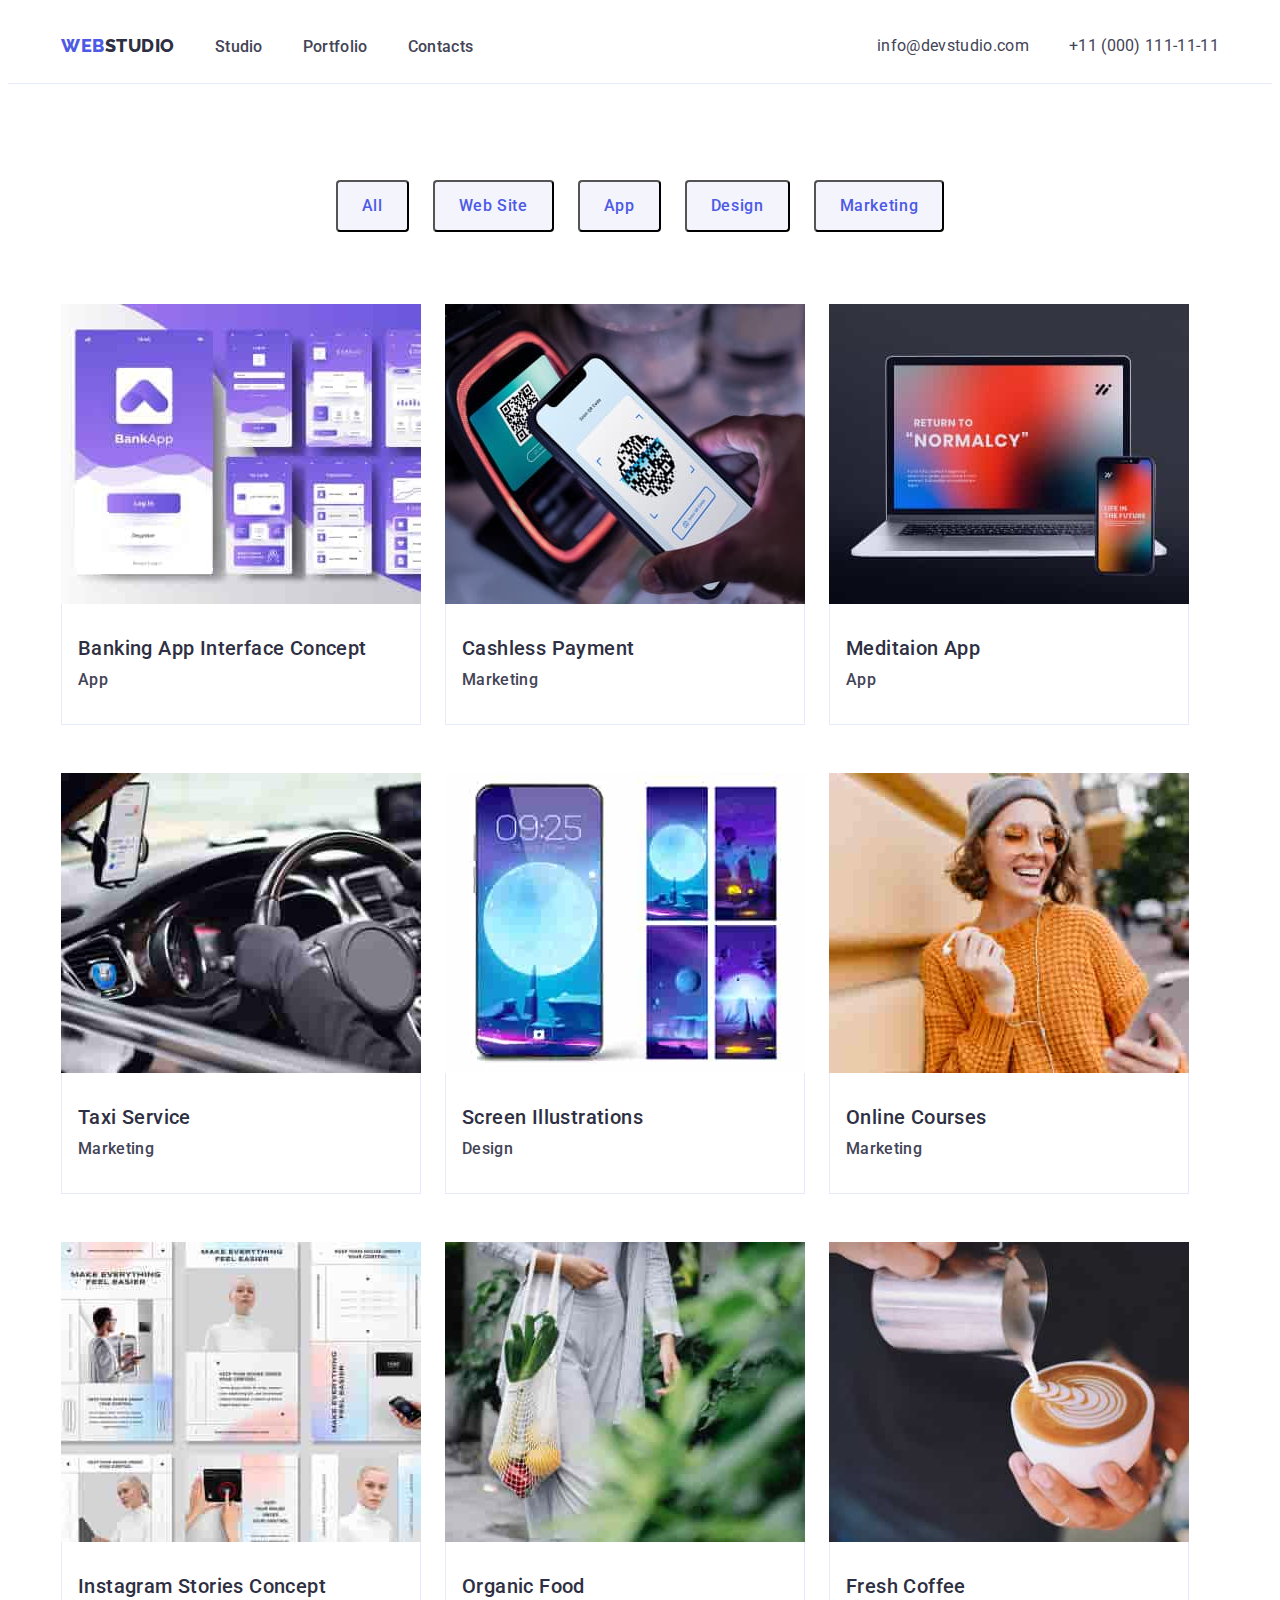
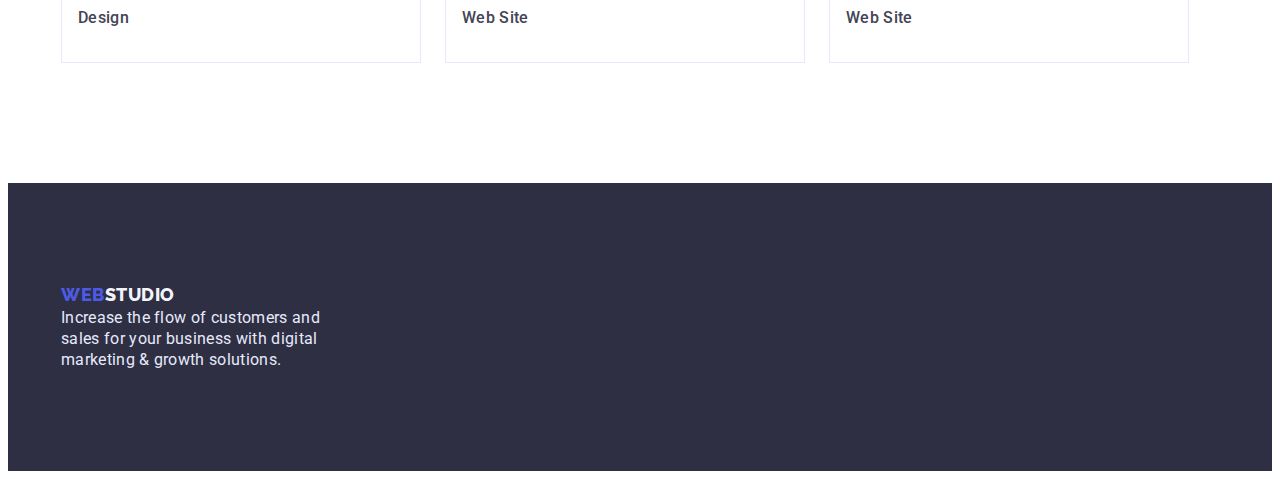
==== portfolio.html @ 417d1626 "Initial commit" ====
<!DOCTYPE html>
<html lang="en">
  <head>
    <meta charset="UTF-8" />
    <meta http-equiv="X-UA-Compatible" content="IE=edge" />
    <meta name="viewport" content="width=device-width, initial-scale=1.0" />
    <title>Portfolio</title>
    <link
      rel="stylesheet"
      href="https://cdnjs.cloudflare.com/ajax/libs/modern-normalize/1.1.0/modern-normalize.min.css"
      integrity="sha512-wpPYUAdjBVSE4KJnH1VR1HeZfpl1ub8YT/NKx4PuQ5NmX2tKuGu6U/JRp5y+Y8XG2tV+wKQpNHVUX03MfMFn9Q=="
      crossorigin="anonymous"
      referrerpolicy="no-referrer"
    />
    <link rel="stylesheet" href="./css/styles.css" />
    <link rel="preconnect" href="https://fonts.googleapis.com" />
    <link rel="preconnect" href="https://fonts.gstatic.com" crossorigin />
    <link
      href="https://fonts.googleapis.com/css2?family=Roboto:wght@400;500;700;900&display=swap"
      rel="stylesheet"
    />
    <link rel="preconnect" href="https://fonts.googleapis.com" />
    <link rel="preconnect" href="https://fonts.gstatic.com" crossorigin />
    <link
      href="https://fonts.googleapis.com/css2?family=Raleway:wght@800&family=Roboto:wght@400;500;700;900&display=swap"
      rel="stylesheet"
    />
  </head>
  <body>
    <header>
      <div class="conteanir">
        <nav class="site-nav">
          <a href="./index.html" class="logo primary link">
            <span class="logo-style">WEB</span>STUDIO</a
          >
          <ul class="site-nav-link list-markers">
            <li><a href="index.html" class="list-text">Studio</a></li>
            <li><a href="portfolio.html" class="list-text">Portfolio</a></li>
            <li><a href="index.html" class="list-text">Contacts</a></li>
          </ul>
        </nav>
        <address class="address">
          <ul class="auth-nav-link list-markers">
            <li>
              <a href="mailto:info@devstudio.com" class="text-link"
                >info@devstudio.com</a
              >
            </li>
            <li>
              <a href="tel:+110001111111" class="text-link"
                >+11 (000) 111-11-11</a
              >
            </li>
          </ul>
        </address>
      </div>
    </header>
    <main>
      <section class="section-portfolio">
        <div class="conteanir">
          <h1 class="visually-hidden">Hidden text</h1>
          <ul class="list-markers button-filter">
            <li><button type="button" class="button-text">All</button></li>
            <li>
              <button type="button" class="button-text">Web Site</button>
            </li>
            <li><button type="button" class="button-text">App</button></li>
            <li><button type="button" class="button-text">Design</button></li>
            <li>
              <button type="button" class="button-text">Marketing</button>
            </li>
          </ul>
          <ul class="section-img list-markers">
            <li>
              <a class="card-link" href="#">
                <img
                  src="./images/img-1p.jpg"
                  alt="Project-Card-1"
                  width="360"
                />
                <div class="text">
                  <h3 class="list-title">Banking App Interface Concept</h3>
                  <p class="list-text">App</p>
                </div>
              </a>
            </li>
            <li>
              <a class="card-link" href="#">
                <img
                  src="./images/img-2p.jpg"
                  alt="Project-Card-2"
                  width="360"
                />
                <div class="text">
                  <h3 class="list-title">Cashless Payment</h3>
                  <p class="list-text">Marketing</p>
                </div>
              </a>
            </li>
            <li>
              <a class="card-link" href="#"
                ><img
                  src="./images/img-3p.jpg"
                  alt="Project-Card-3"
                  width="360"
                />
                <div class="text">
                  <h3 class="list-title">Meditaion App</h3>
                  <p class="list-text">App</p>
                </div></a
              >
            </li>
            <li>
              <a class="card-link" href="#"
                ><img
                  src="./images/img-5p.jpg"
                  alt="Project-Card-1"
                  width="360"
                />
                <div class="text">
                  <h3 class="list-title">Taxi Service</h3>
                  <p class="list-text">Marketing</p>
                </div></a
              >
            </li>
            <li>
              <a class="card-link" href="#"
                ><img
                  src="./images/img-6p.jpg"
                  alt="Project-Card-2"
                  width="360"
                />
                <div class="text">
                  <h3 class="list-title">Screen Illustrations</h3>
                  <p class="list-text">Design</p>
                </div></a
              >
            </li>
            <li>
              <a class="card-link" href="#"
                ><img
                  src="./images/img-7p.jpg"
                  alt="Project-Card-3"
                  width="360"
                />
                <div class="text">
                  <h3 class="list-title">Online Courses</h3>
                  <p class="list-text">Marketing</p>
                </div></a
              >
            </li>
            <li>
              <a class="card-link" href="#"
                ><img
                  src="./images/img-8p.jpg"
                  alt="Project-Card-1"
                  width="360"
                />
                <div class="text">
                  <h3 class="list-title">Instagram Stories Concept</h3>
                  <p class="list-text">Design</p>
                </div></a
              >
            </li>
            <li>
              <a class="card-link" href="#"
                ><img
                  src="./images/img-9p.jpg"
                  alt="Project-Card-2"
                  width="360"
                />
                <div class="text">
                  <h3 class="list-title">Organic Food</h3>
                  <p class="list-text">Web Site</p>
                </div></a
              >
            </li>
            <li>
              <a class="card-link" href="#"
                ><img
                  src="./images/img-10p.jpg"
                  alt="Project-Card-3"
                  width="360"
                />
                <div class="text">
                  <h3 class="list-title">Fresh Coffee</h3>
                  <p class="list-text">Web Site</p>
                </div></a
              >
            </li>
          </ul>
        </div>
      </section>
    </main>
    <footer class="footer">
      <div class="conteanir">
        <a href="./index.html" class="logo secondary link">
          <span class="logo-primary-link">WEB</span>STUDIO</a
        >
        <p class="text-footer">
          Increase the flow of customers and sales for your business with
          digital marketing & growth solutions.
        </p>
      </div>
    </footer>
  </body>
</html>
---- css/styles.css ----
:root {
  --iris: #4d5ae5;
  --navyblue: #2e2f42;
  --cloud: #f4f4fd;
  --Silver: #c0c0c0;
  --slate: #434455;
  --cornflower: #e7e9fc;
  --white: #ffffff;
}
h1,
h2,
h3,
h4,
h5,
h6,
p {
  margin: 0;
}
ul {
  margin: 0;
  padding: 0;
}
.primary {
  color: var(--navyblue);
}
.secondary {
  color: var(--cloud);
}
.site-nav-link :hover,
.site-nav-link :focus {
  color: var(--iris);
}
cursor {
  pointer-events: painted;
}
.auth-nav-link :hover,
.auth-nav-link :focus {
  color: var(--iris);
}
.button-text:hover,
.button-text:focus {
  color: var(--white);
  background: #404bbf;
  border-color: #404bbf;
}
.button-one:hover,
.button-one:focus {
  background: #404bbf;
}
.section-one {
  background: var(--navyblue);
  padding-top: 188px;
  padding-bottom: 188px;
}
.address {
  margin-left: auto;
}
.section-two {
  padding-top: 120px;
  padding-bottom: 120px;
}
.section-three {
  padding-bottom: 120px;
}
.section-four {
  background: var(--cloud);
  padding-top: 120px;
  padding-bottom: 120px;
}
.section-img {
  display: flex;
  column-gap: 24px;
  flex-wrap: wrap;
  margin-top: 72px;
  row-gap: 48px;
}
.section-portfolio {
  padding-top: 96px;
  padding-bottom: 120px;
}
.text {
  background: #ffffff;
  border: 1px solid #e7e9fc;
  padding-top: 32px;
  padding-bottom: 32px;
  border-top: none;
  padding-left: 16px;
}
.list-professions {
  display: flex;
  gap: 24px;
}
.professions {
  box-shadow: 0px 1px 6px rgba(46, 47, 66, 0.08),
    0px 1px 1px rgba(46, 47, 66, 0.16), 0px 2px 1px rgba(46, 47, 66, 0.08);
  border-radius: 0px 0px 4px 4px;
}
.list-markers {
  list-style-type: none;
}
.footer {
  background: var(--navyblue);
  padding-top: 100px;
  padding-bottom: 100px;
}
.logo-primary-link {
  color: var(--cloud);
}
.logo-secondary-link {
  color: var(--iris);
}
body {
  font-family: "Roboto", sans-serif;
  color: var(--Silver);
  background: var(--white);
}
img {
  display: block;
}
header {
  border-bottom: 1px solid #e7e9fc;
}
.conteanir {
  width: 1158px;
  padding: 0 15px;
  margin: 0 auto;
}
header .conteanir {
  display: flex;
  align-items: center;
}
.site-nav {
  display: flex;
  gap: 40px;
  margin: 24px 0;
  background: var(--white);
}
.logo-style {
  font-family: "Raleway";
  font-style: normal;
  font-weight: 800;
  font-size: 18px;
  line-height: 1.33;
  align-items: center;
  letter-spacing: 0.03em;
  text-transform: uppercase;
  color: var(--iris);
  flex: none;
  order: 0;
  flex-grow: 0;
}
.logo {
  font-family: "Raleway";
  font-style: normal;
  font-weight: 800;
  font-size: 18px;
  line-height: 1.33;
  display: flex;
  align-items: center;
  letter-spacing: 0.03em;
  text-transform: uppercase;
  text-decoration: none;
}
.site-nav-link {
  font-family: "Roboto";
  font-style: normal;
  width: 261px;
  font-weight: 500;
  font-size: 20px;
  line-height: 1.33;
  display: flex;
  text-align: center;
  gap: 40px;
}
.auth-nav-link {
  font-family: "Roboto";
  font-style: normal;
  font-weight: 500;
  font-size: 16px;
  line-height: 1.33;
  display: flex;
  gap: 40px;
}
.text-link {
  font-family: inherit;
  font-style: normal;
  font-weight: 400;
  font-size: 16px;
  line-height: 1.33;
  letter-spacing: 0.02em;
  color: var(--slate);
  text-decoration: none;
}
.list-title-one {
  font-weight: 700;
  font-size: 56px;
  line-height: 1.07;
  letter-spacing: 0.02em;
  color: var(--white);
  text-align: center;
  width: 496px;
  margin: 0px auto;
  margin-bottom: 48px;
}
.title-What {
  font-weight: 700;
  font-size: 36px;
  line-height: 1.1;
  letter-spacing: 0.02em;
  text-transform: capitalize;
  color: var(--navyblue);
  text-align: center;
  margin-bottom: 72px;
}
.photo-one {
  flex-grow: 0;
  display: flex;
  gap: 24px;
  margin-top: 72px;
}
.title-Our {
  font-weight: 700;
  font-size: 36px;
  line-height: 1.1;
  letter-spacing: 0.02em;
  color: var(--navyblue);
  text-align: center;
}
.list-title-our-team {
  font-weight: 500;
  font-size: 20px;
  line-height: 1.33;
  letter-spacing: 0.02em;
  text-align: center;
  color: var(--navyblue);
  background: var(--white);
  padding-top: 32px;
}
.list-text-our-team {
  font-weight: 400;
  font-size: 16px;
  line-height: 1.33;
  color: var(--slate);
  display: flex;
  justify-content: center;
  background: var(--white);
  padding: 0px 0px 32px;
}
.button-filter {
  align-items: flex-start;
  justify-content: center;
  display: flex;
  flex-direction: row;
  justify-content: center;
  align-items: center;
  border-radius: 4px;
  flex: none;
  order: 1;
  flex-grow: 0;
  gap: 24px;
  margin-bottom: 72px;
}
.button-text {
  font-family: "Roboto";
  font-style: normal;
  font-weight: 500;
  font-size: 16px;
  line-height: 1.5;
  display: flex;
  align-items: center;
  text-align: center;
  letter-spacing: 0.04em;
  padding: 12px 24px;
  color: #4d5ae5;
  background: #f4f4fd;
  cursor: pointer;
  border-radius: 4px;
}
.button-one {
  font-family: "Roboto";
  font-weight: 500;
  font-size: 16px;
  line-height: 1.33;
  padding: 16px 32px;
  color: var(--white);
  background: var(--iris);
  margin: 0 auto;
  display: block;
  border-radius: 4px;
  border: none;
}
.visually-hidden {
  position: absolute;
  width: 1px;
  height: 1px;
  margin: -1px;
  border: 0;
  white-space: nowrap;
  clip-path: inset(100%);
  clip: rect(0 0 0 0);
  overflow: hidden;
}
.list-title-studio {
  font-weight: 500;
  font-size: 20px;
  line-height: 1.33;
  color: var(--navyblue);
  letter-spacing: 0.02em;
}
.list-text-studio {
  font-weight: 400;
  font-size: 16px;
  line-height: 1.33;
  letter-spacing: 0.02em;
  color: var(--slate);
}
.list-title {
  font-family: "Roboto";
  font-style: normal;
  font-weight: 500;
  font-size: 20px;
  line-height: 24px;
  letter-spacing: 0.02em;
  color: #2e2f42;
  flex: none;
  order: 0;
  flex-grow: 0;
  margin-bottom: 8px;
}
.list-text {
  font-family: "Roboto";
  font-style: normal;
  font-weight: 500;
  font-size: 16px;
  line-height: 24px;
  letter-spacing: 0.02em;
  color: #434455;
  flex: none;
  order: 1;
  flex-grow: 0;
  text-decoration: none;
}
.card-link {
  text-decoration: none;
  display: block;
}
.text-footer {
  line-height: 1.33;
  letter-spacing: 0.02em;
  color: var(--cornflower);
  width: 264px;
}
.logo-footer {
  font-family: inherit;
  font-style: normal;
  font-weight: 800;
  font-size: 18px;
  line-height: 1.33;
  letter-spacing: 0.03em;
  color: var(--cloud);
  flex-direction: row;
  text-decoration: none;
}
.logo-primary-link {
  font-family: "Raleway", sans-serif;
  font-style: normal;
  font-weight: 800;
  font-size: 18px;
  line-height: 21px;
  letter-spacing: 0.03em;
  text-transform: uppercase;
  color: var(--iris);
}
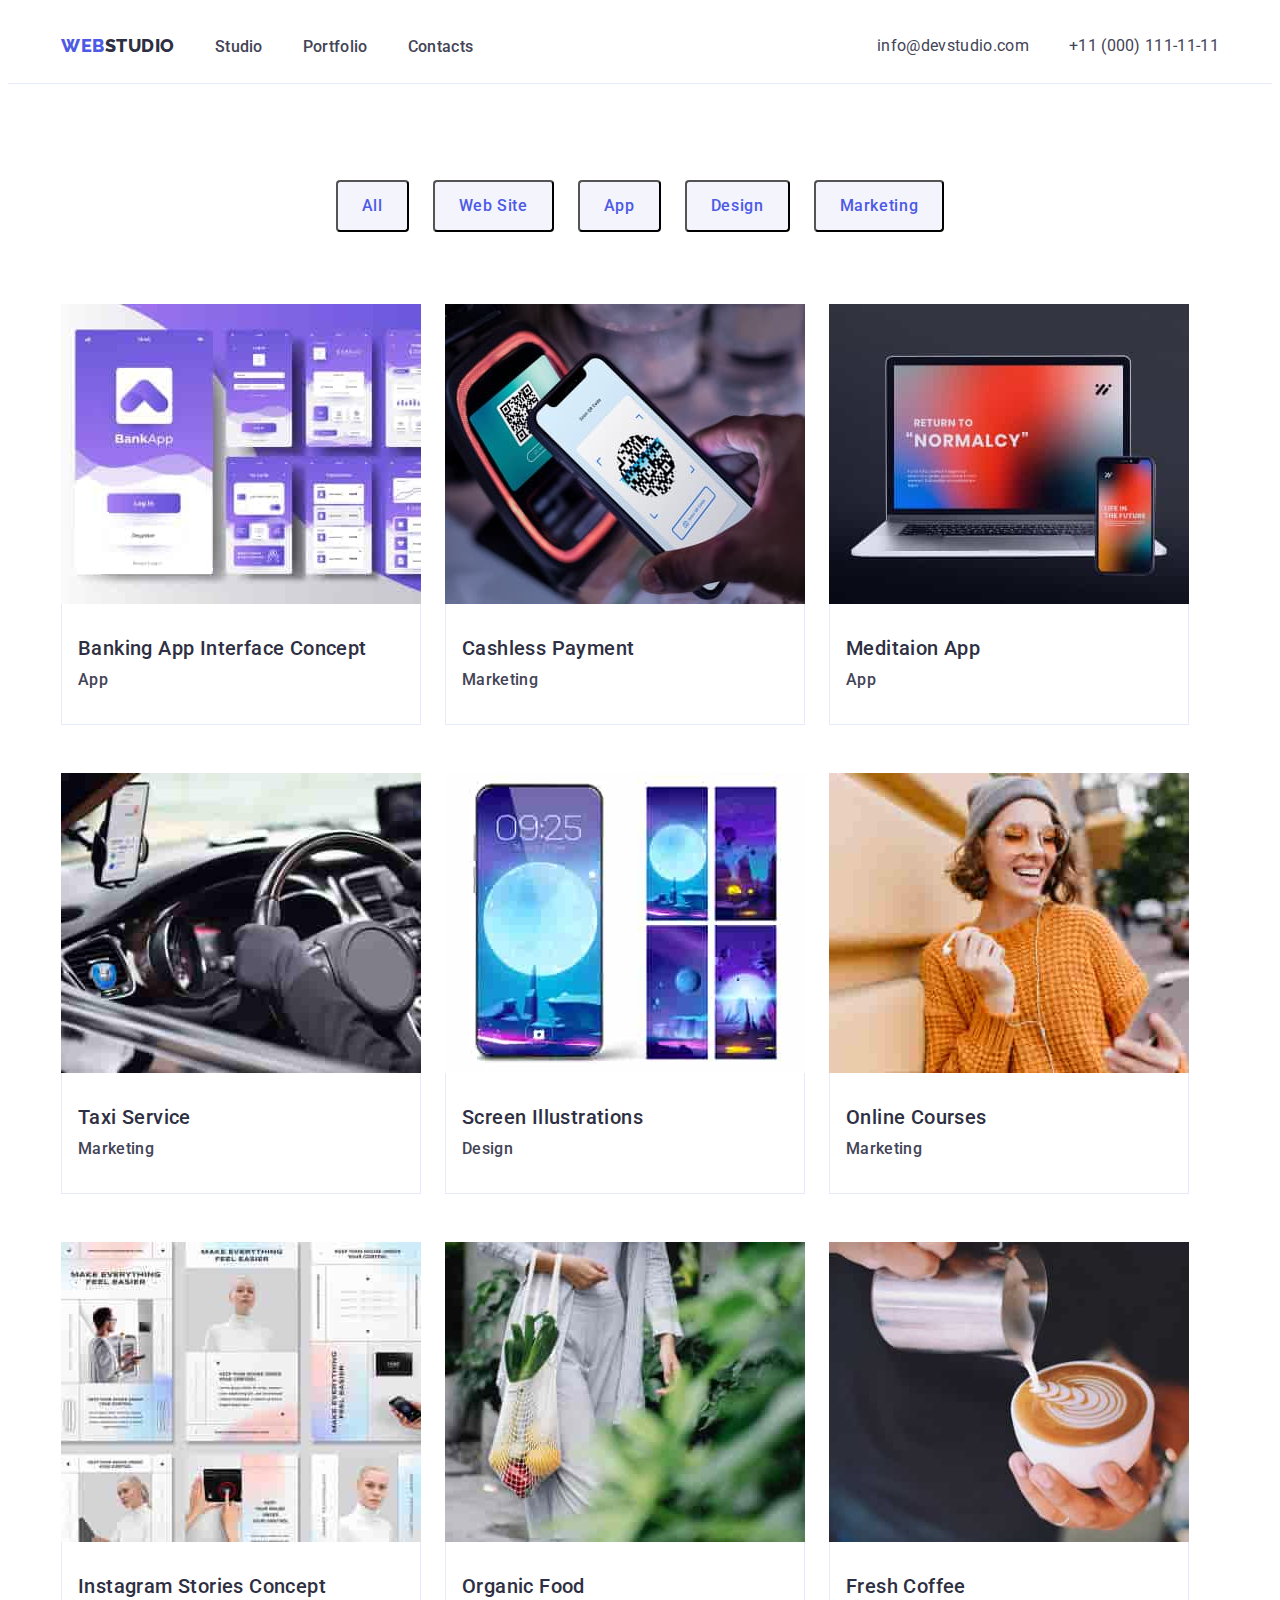
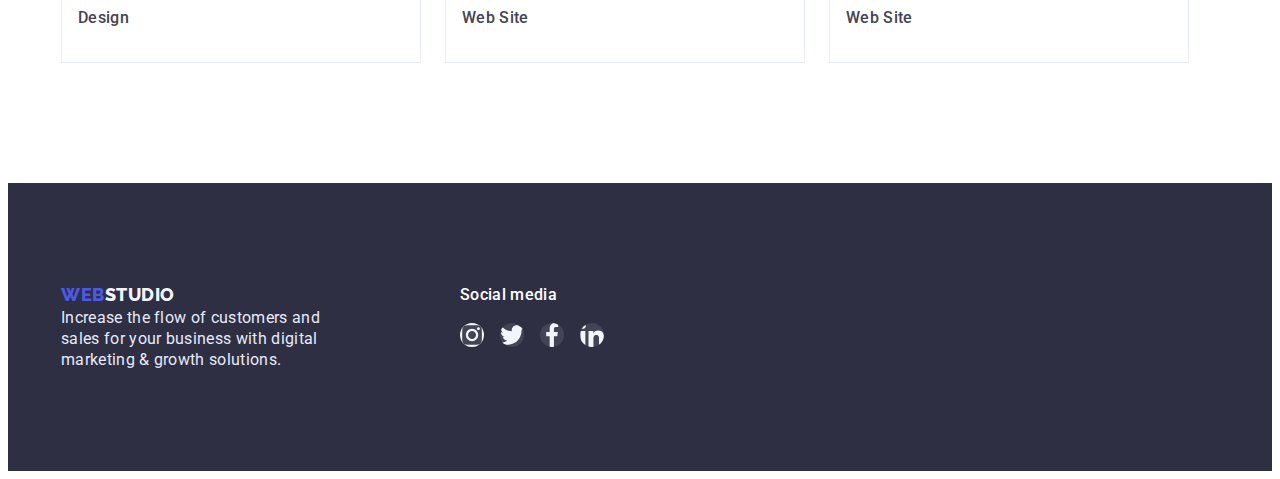
==== commit f0d19439: "Lesson4-1" ====
--- a/portfolio.html
+++ b/portfolio.html
@@ -193,14 +193,58 @@
       </section>
     </main>
     <footer class="footer">
-      <div class="conteanir">
-        <a href="./index.html" class="logo secondary link">
-          <span class="logo-primary-link">WEB</span>STUDIO</a
-        >
-        <p class="text-footer">
-          Increase the flow of customers and sales for your business with
-          digital marketing & growth solutions.
-        </p>
+      <div class="footer-conteanir">
+        <div>
+          <a href="./index.html" class="logo secondary link">
+            <span class="logo-primary-link">WEB</span>STUDIO</a
+          >
+          <p class="text-footer">
+            Increase the flow of customers and sales for your business with
+            digital marketing & growth solutions.
+          </p>
+        </div>
+        <div class="footer-social conteanir">
+          <h3 class="social-media">Social media</h3>
+          <ul class="social-link-footer list-markers">
+            <li class="social-box-footer">
+              <a href="">
+                <svg class="social-icon-footer">
+                  <use
+                    class="social-link-footer-one"
+                    href="./css/icons.svg/symbol-defs4.svg#icon-instagram-a"
+                  ></use>
+                </svg>
+              </a>
+            </li>
+            <li>
+              <a href="" class="social-link-footer">
+                <svg class="social-icon-footer">
+                  <use
+                    href="./css/icons.svg/symbol-defs4.svg#icon-twitter-b"
+                  ></use>
+                </svg>
+              </a>
+            </li>
+            <li>
+              <a href="" class="social-link-footer">
+                <svg class="social-icon-footer">
+                  <use
+                    href="./css/icons.svg/symbol-defs4.svg#icon-facebook-v"
+                  ></use>
+                </svg>
+              </a>
+            </li>
+            <li>
+              <a href="" class="social-link-footer">
+                <svg class="social-icon-footer">
+                  <use
+                    href="./css/icons.svg/symbol-defs4.svg#icon-linkedin-g"
+                  ></use>
+                </svg>
+              </a>
+            </li>
+          </ul>
+        </div>
       </div>
     </footer>
   </body>
--- a/css/styles.css
+++ b/css/styles.css
@@ -51,6 +51,11 @@
   background: var(--navyblue);
   padding-top: 188px;
   padding-bottom: 188px;
+  background-image: linear-gradient(
+      rgba(46, 47, 66, 0.7),
+      rgba(46, 47, 66, 0.7)
+    ),
+    url(../images/people-office\ 1.jpg);
 }
 .address {
   margin-left: auto;
@@ -66,6 +71,73 @@
   background: var(--cloud);
   padding-top: 120px;
   padding-bottom: 120px;
+}
+.section-five {
+  padding-top: 130px;
+  padding-bottom: 120px;
+}
+.social-item {
+  width: 168px;
+  height: 88px;
+  border: 1px solid #8e8f99;
+  border-radius: 4px;
+}
+/* .social-link{
+
+} */
+.social-box {
+  display: flex;
+  justify-content: center;
+  align-items: center;
+  gap: 24px;
+}
+.social-icon {
+  width: 168px;
+  height: 88px;
+}
+.customers {
+  font-family: "Roboto";
+  font-style: normal;
+  font-weight: 700;
+  font-size: 36px;
+  line-height: 1.1px;
+  text-align: center;
+  letter-spacing: 0.02em;
+  text-transform: capitalize;
+  margin-bottom: 72px;
+  color: #2e2f42;
+}
+.professions-social-list {
+  display: flex;
+  align-items: center;
+  gap: 24px;
+  justify-content: center;
+  padding-top: 8px;
+  padding-bottom: 32px;
+  background-color: var(--white);
+}
+.professional-social-link {
+  display: flex;
+  align-items: center;
+  justify-content: center;
+  width: 40px;
+  height: 40px;
+  border-radius: 50%;
+
+  background-color: var(--iris);
+}
+.rectangle-one {
+  display: flex;
+  align-items: center;
+  justify-content: center;
+  width: 264px;
+  height: 112px;
+  background: #f4f4fd;
+  border-radius: 4px;
+}
+.social-icon-antenna {
+  width: 64px;
+  height: 64px;
 }
 .section-img {
   display: flex;
@@ -244,7 +316,7 @@
   display: flex;
   justify-content: center;
   background: var(--white);
-  padding: 0px 0px 32px;
+  padding: 8px;
 }
 .button-filter {
   align-items: flex-start;
@@ -371,3 +443,39 @@
   text-transform: uppercase;
   color: var(--iris);
 }
+.footer-conteanir {
+  display: flex;
+  width: 1158px;
+  padding: 0 15px;
+  margin: 0 auto;
+  color: var(--white);
+  gap: 120px;
+}
+.social-link-footer {
+  display: flex;
+  flex-direction: row;
+  align-items: flex-start;
+  padding: 0px;
+  gap: 16px;
+  
+}
+.social-icon-footer {
+  width: 24px;
+  height: 24px;
+  border-radius: 50%;
+  background: rgba(255, 255, 255, 0.1);
+  margin-top: 16px;
+}
+.social-media {
+  font-family: "Roboto";
+  font-style: normal;
+  font-weight: 500;
+  font-size: 16px;
+  line-height: 24px;
+  letter-spacing: 0.02em;
+  color: #ffffff;
+}
+.social-icon-one{
+  width: 100px;
+  height: 100px;
+}
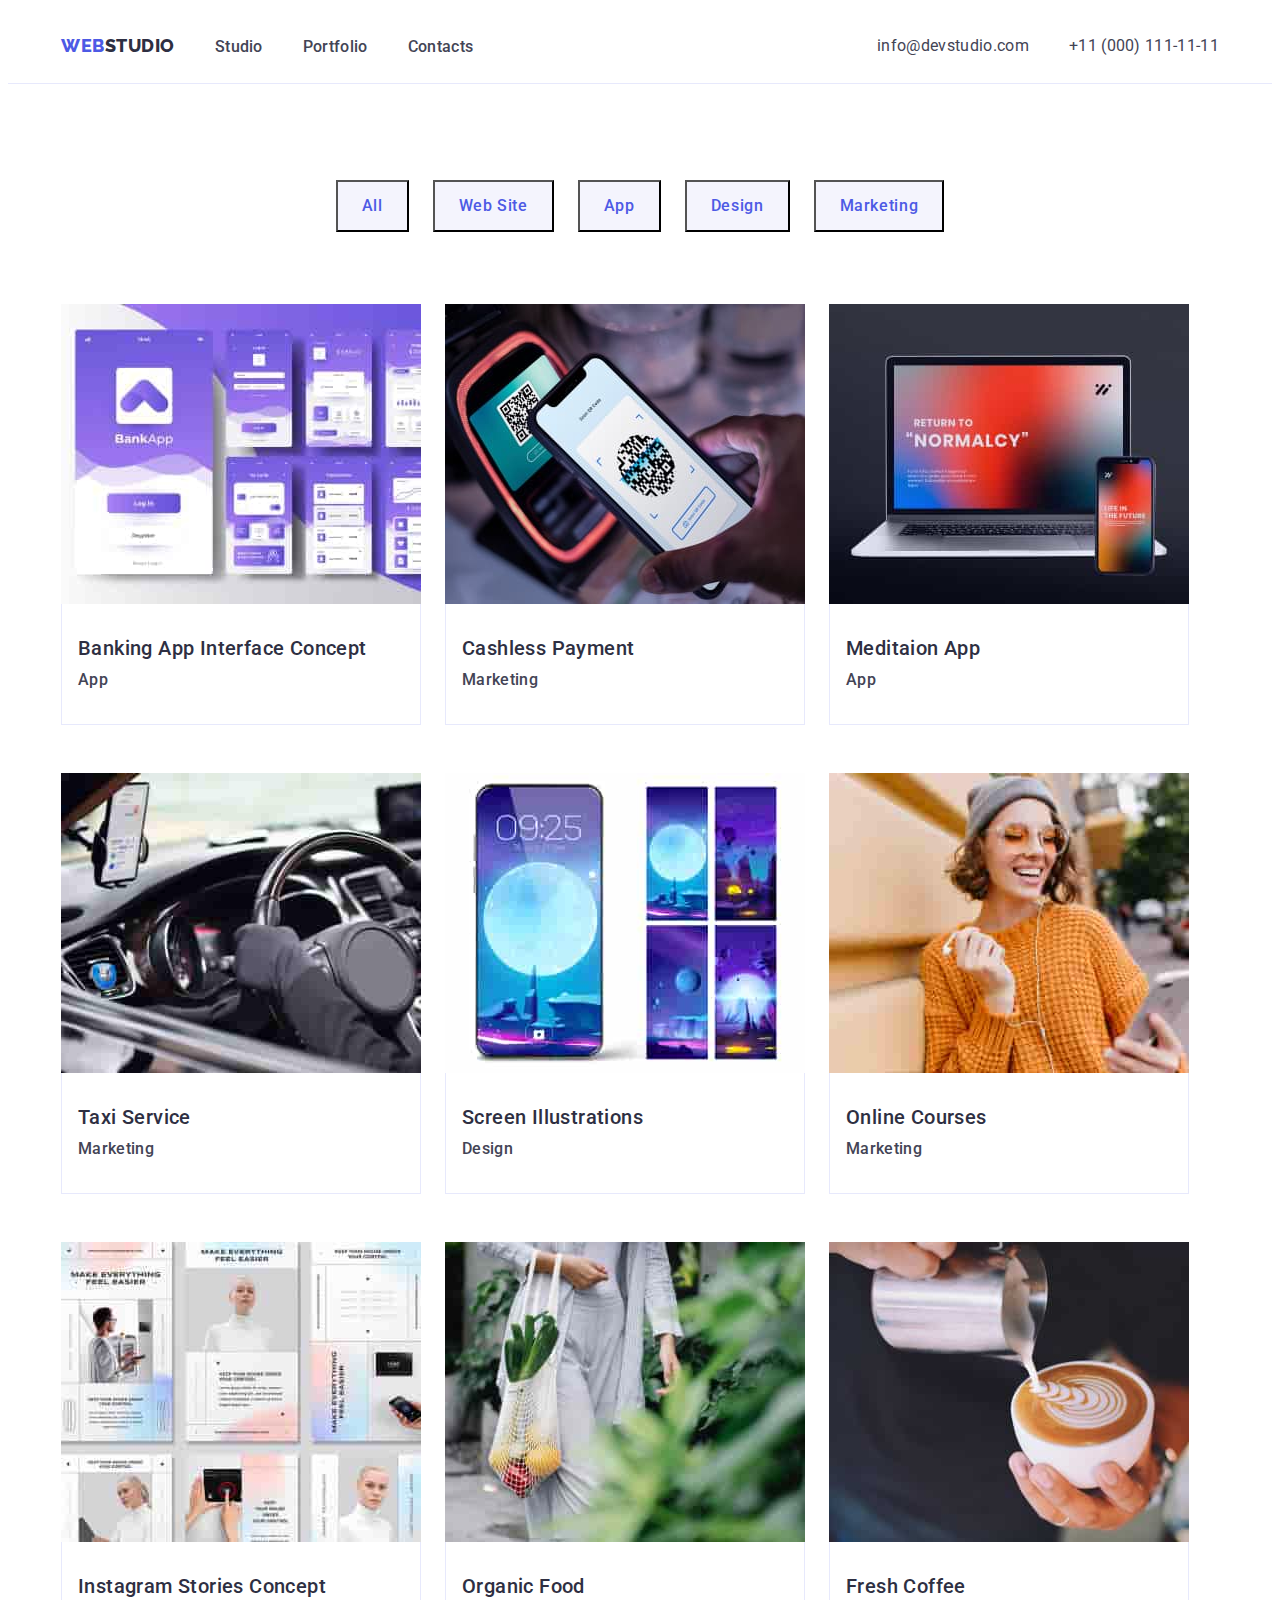
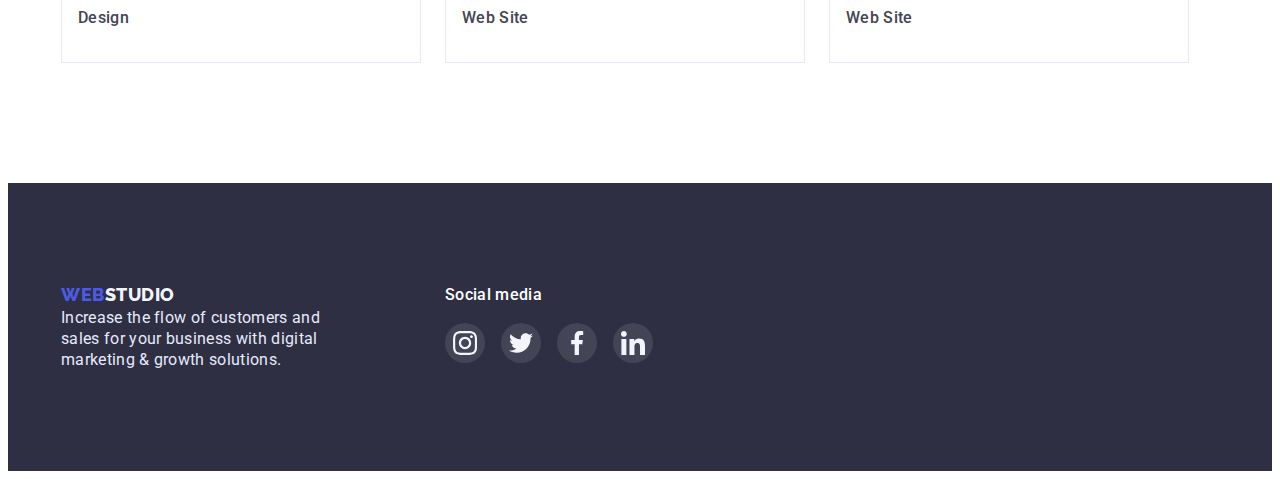
==== commit 89c111f9: "Lesson 4 commit 1" ====
--- a/portfolio.html
+++ b/portfolio.html
@@ -203,40 +203,39 @@
             digital marketing & growth solutions.
           </p>
         </div>
-        <div class="footer-social conteanir">
+        <div class="footer-box">
           <h3 class="social-media">Social media</h3>
           <ul class="social-link-footer list-markers">
             <li class="social-box-footer">
-              <a href="">
-                <svg class="social-icon-footer">
-                  <use
-                    class="social-link-footer-one"
+              <a href="" class="social-link-footer-one">
+                <svg class="social-icon-footer-one" width="24" height="24">
+                  <use
                     href="./css/icons.svg/symbol-defs4.svg#icon-instagram-a"
                   ></use>
                 </svg>
               </a>
             </li>
-            <li>
-              <a href="" class="social-link-footer">
-                <svg class="social-icon-footer">
+            <li class="social-box-footer">
+              <a href="" class="social-link-footer-one">
+                <svg class="social-icon-footer-one" width="24" height="24">
                   <use
                     href="./css/icons.svg/symbol-defs4.svg#icon-twitter-b"
                   ></use>
                 </svg>
               </a>
             </li>
-            <li>
-              <a href="" class="social-link-footer">
-                <svg class="social-icon-footer">
+            <li class="social-box-footer">
+              <a href="" class="social-link-footer-one">
+                <svg class="social-icon-footer-one" width="24" height="24">
                   <use
                     href="./css/icons.svg/symbol-defs4.svg#icon-facebook-v"
                   ></use>
                 </svg>
               </a>
             </li>
-            <li>
-              <a href="" class="social-link-footer">
-                <svg class="social-icon-footer">
+            <li class="social-box-footer">
+              <a href="" class="social-link-footer-one">
+                <svg class="social-icon-footer-one" width="24" height="24">
                   <use
                     href="./css/icons.svg/symbol-defs4.svg#icon-linkedin-g"
                   ></use>
--- a/css/styles.css
+++ b/css/styles.css
@@ -42,6 +42,25 @@
   color: var(--white);
   background: #404bbf;
   border-color: #404bbf;
+}
+.button-text:focus {
+  box-shadow: 0px 3px 1px rgba(0, 0, 0, 0.1), 0px 2px 1px rgba(0, 0, 0, 0.08),
+    0px 2px 2px rgba(0, 0, 0, 0.12);
+  /* border-radius: 4px; */
+}
+.professions {
+  box-shadow: 0px 1px 6px rgba(46, 47, 66, 0.08),
+    0px 1px 1px rgba(46, 47, 66, 0.16), 0px 2px 1px rgba(46, 47, 66, 0.08);
+  border-radius: 0px 0px 4px 4px;
+}
+.social-link-footer-one:hover,
+.social-link-footer-one:focus {
+  background: #31d0aa;
+}
+.card-link:hover {
+  box-shadow: 0px 1px 6px rgba(46, 47, 66, 0.08),
+    0px 1px 1px rgba(46, 47, 66, 0.16), 0px 2px 1px rgba(46, 47, 66, 0.08);
+  border-radius: 0px 0px 4px 4px;
 }
 .button-one:hover,
 .button-one:focus {
@@ -82,9 +101,6 @@
   border: 1px solid #8e8f99;
   border-radius: 4px;
 }
-/* .social-link{
-
-} */
 .social-box {
   display: flex;
   justify-content: center;
@@ -94,7 +110,17 @@
 .social-icon {
   width: 168px;
   height: 88px;
-}
+  fill: currentColor;
+}
+.social-link {
+  color: #8e8f99;
+}
+.social-link:hover,
+.social-link:focus {
+  color: #404bbf;
+  border-color: #404bbf;
+}
+
 .customers {
   font-family: "Roboto";
   font-style: normal;
@@ -162,11 +188,11 @@
   display: flex;
   gap: 24px;
 }
-.professions {
+/* .professions {
   box-shadow: 0px 1px 6px rgba(46, 47, 66, 0.08),
     0px 1px 1px rgba(46, 47, 66, 0.16), 0px 2px 1px rgba(46, 47, 66, 0.08);
   border-radius: 0px 0px 4px 4px;
-}
+} */
 .list-markers {
   list-style-type: none;
 }
@@ -346,7 +372,6 @@
   color: #4d5ae5;
   background: #f4f4fd;
   cursor: pointer;
-  border-radius: 4px;
 }
 .button-one {
   font-family: "Roboto";
@@ -457,14 +482,23 @@
   align-items: flex-start;
   padding: 0px;
   gap: 16px;
-  
-}
-.social-icon-footer {
-  width: 24px;
-  height: 24px;
+  margin-top: 16px;
+}
+.social-link-footer-one {
+  display: flex;
+  justify-content: center;
+  align-items: center;
+  width: 100%;
+  height: 100%;
   border-radius: 50%;
   background: rgba(255, 255, 255, 0.1);
-  margin-top: 16px;
+}
+.social-box-footer {
+  display: flex;
+  justify-content: center;
+  align-items: center;
+  width: 40px;
+  height: 40px;
 }
 .social-media {
   font-family: "Roboto";
@@ -475,7 +509,3 @@
   letter-spacing: 0.02em;
   color: #ffffff;
 }
-.social-icon-one{
-  width: 100px;
-  height: 100px;
-}
